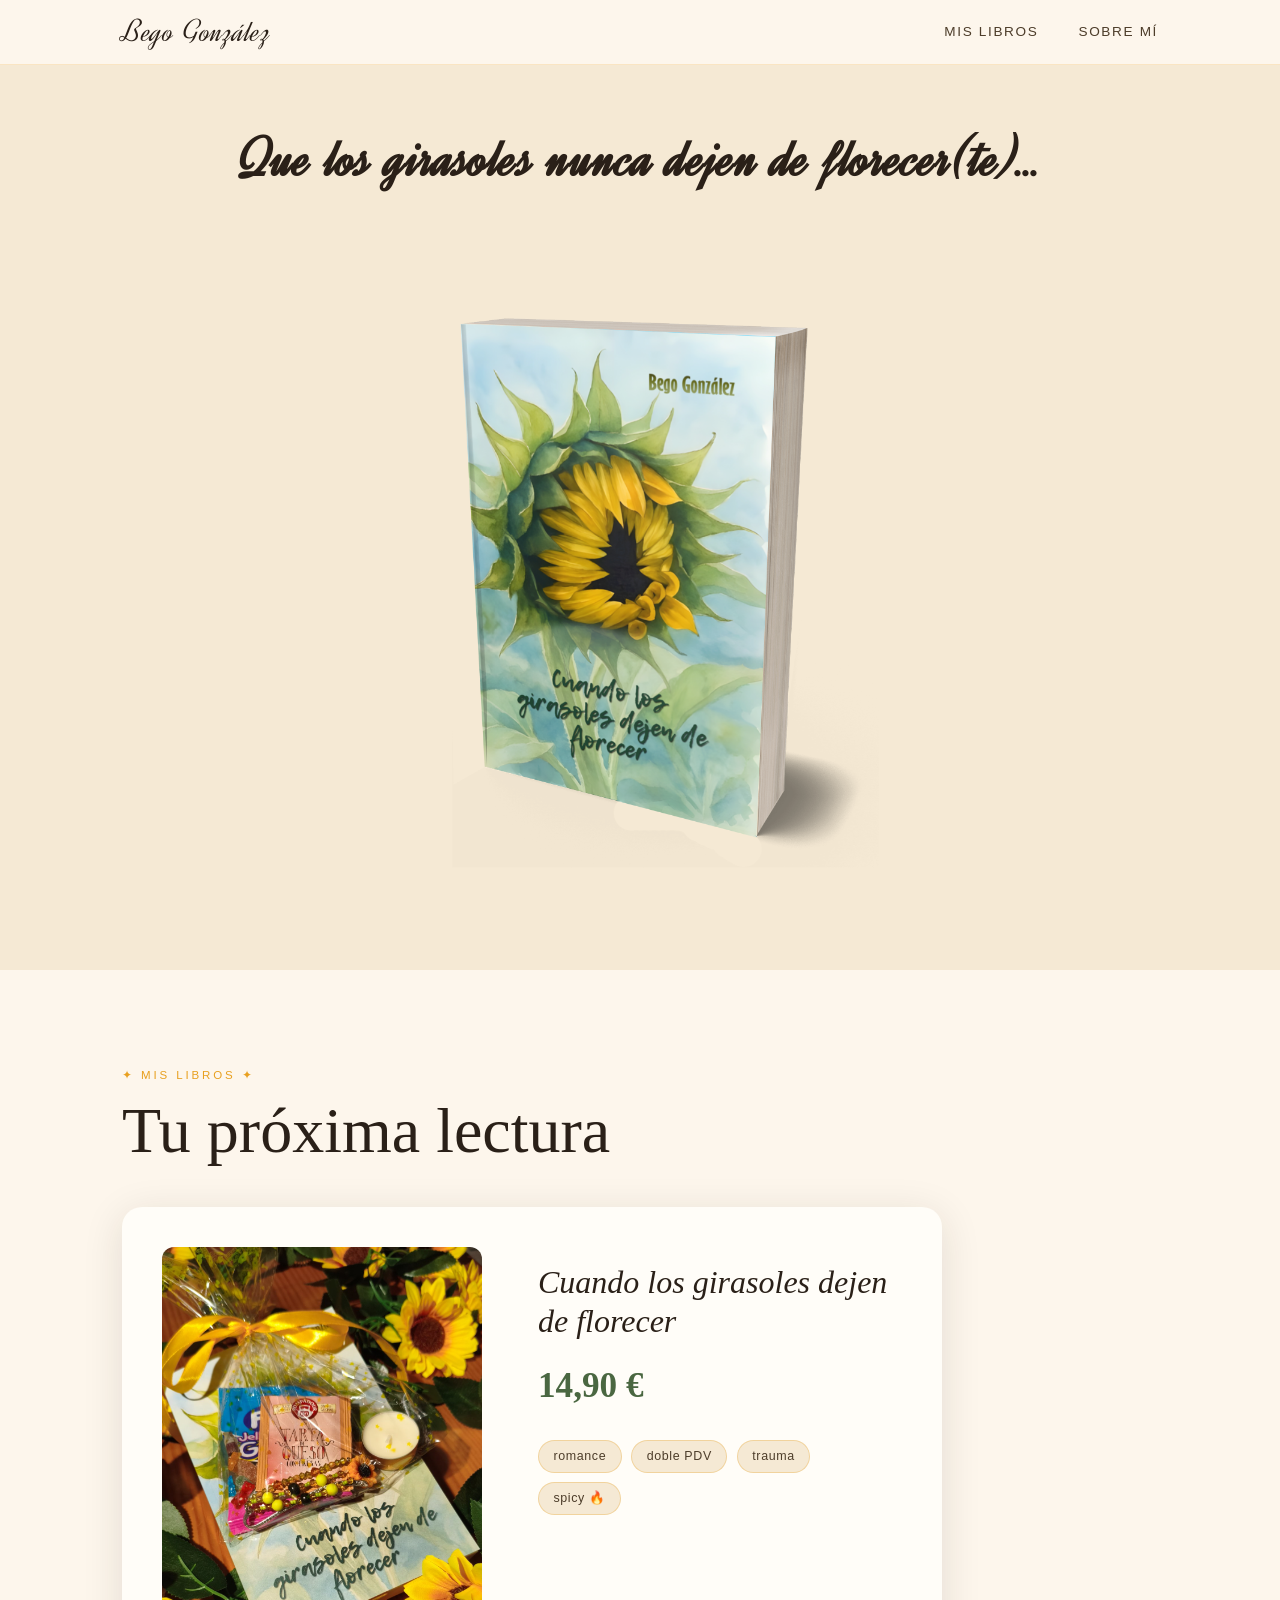
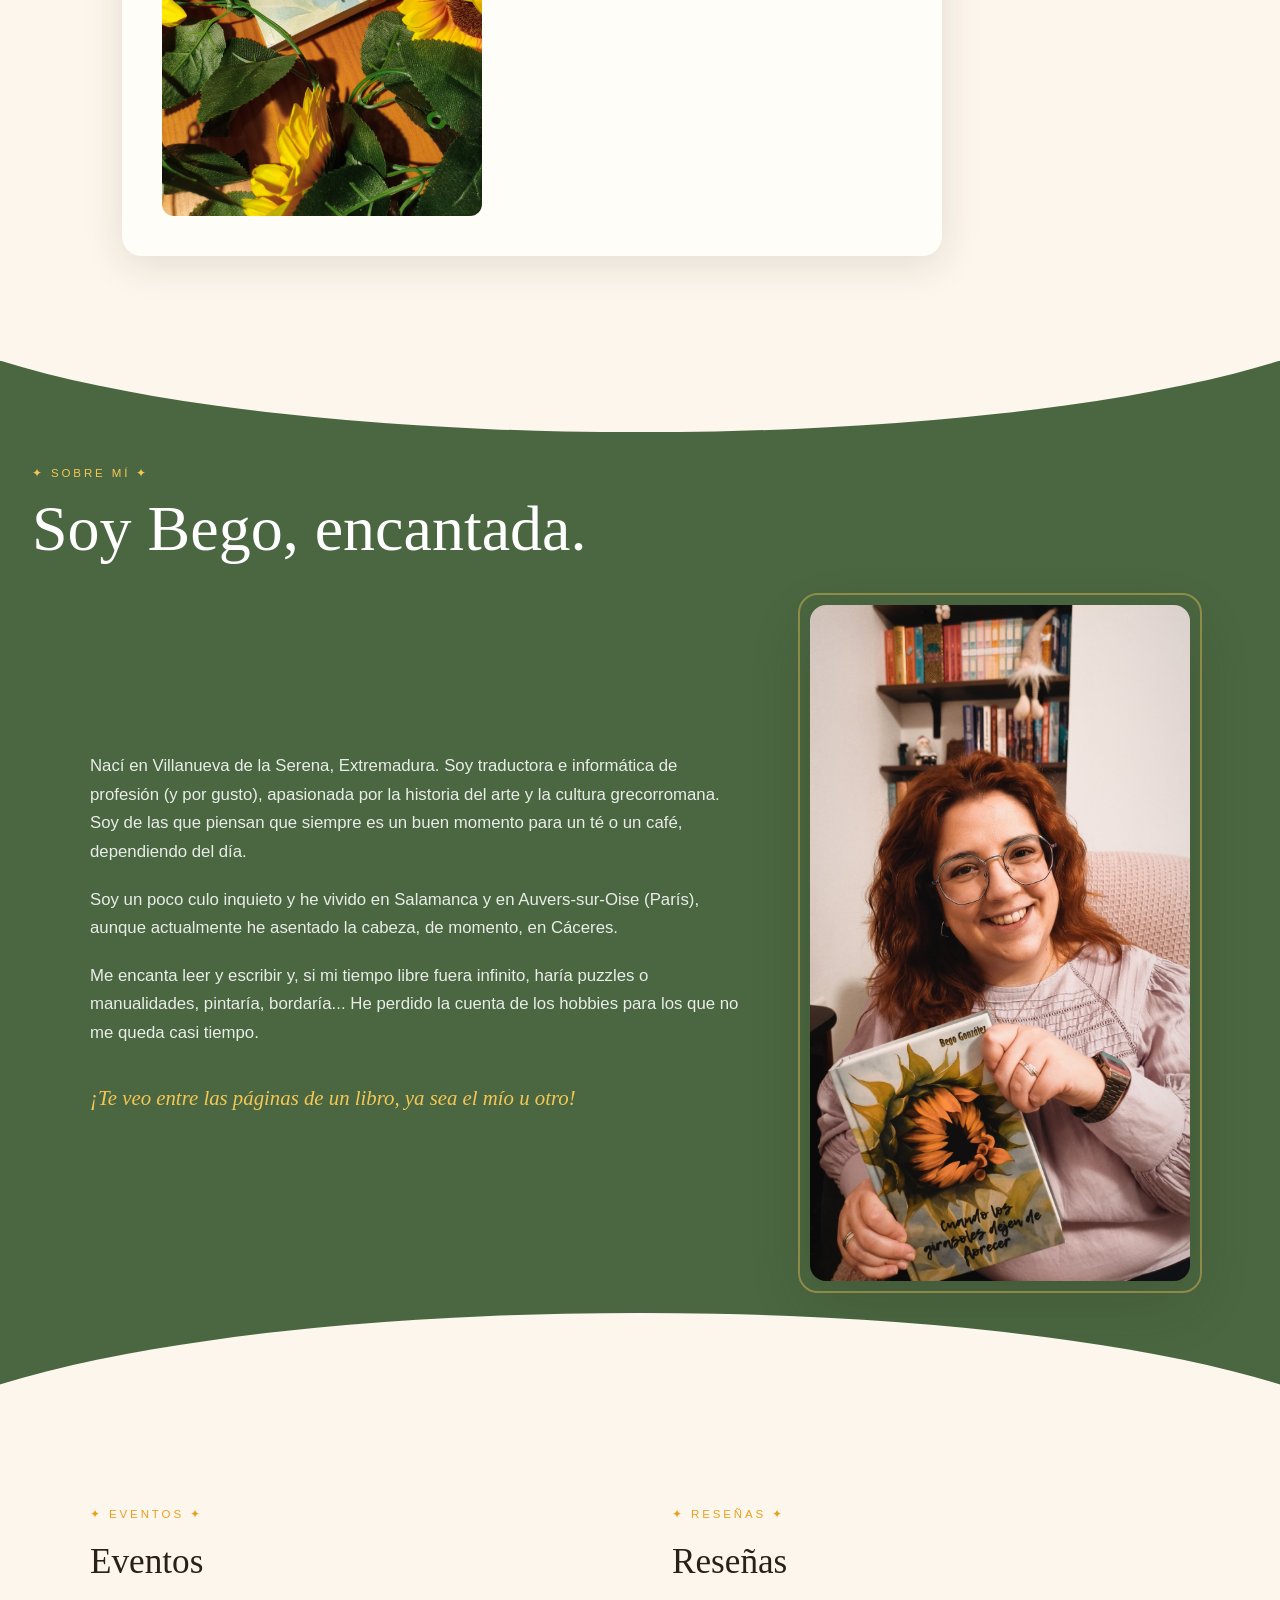
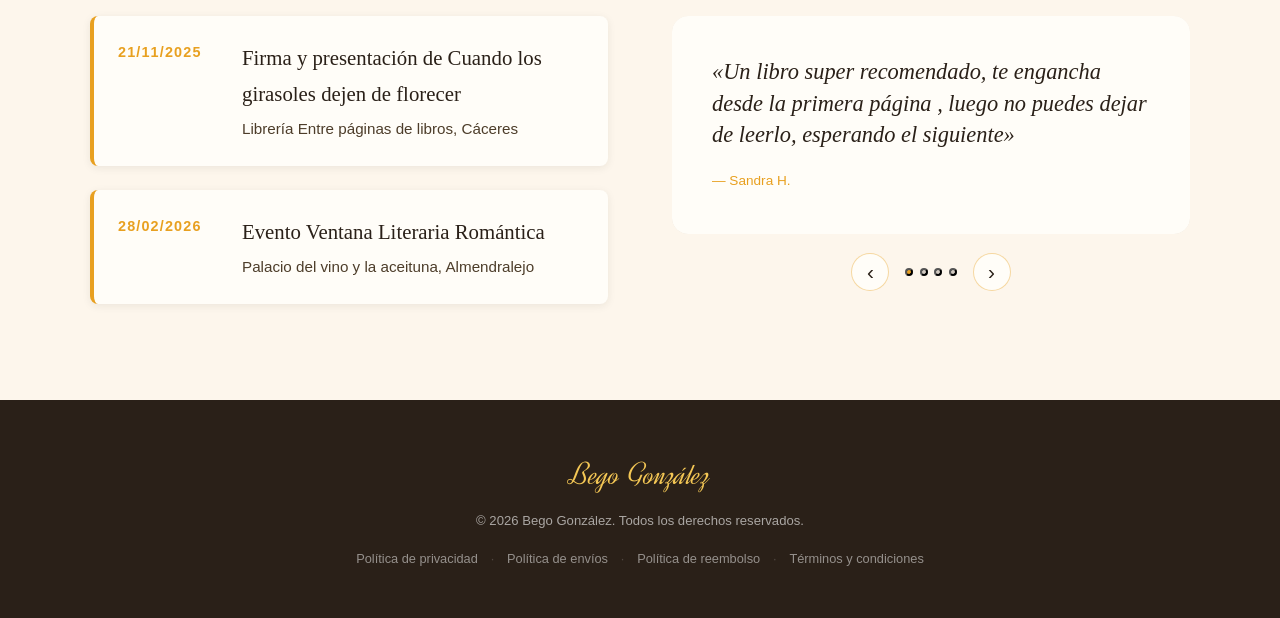
==== index.html @ 27a9ae05 "mi primer commit" ====
<!DOCTYPE html>
<html lang="es">
<head>
  <meta charset="UTF-8" />
  <meta name="viewport" content="width=device-width, initial-scale=1.0" />
  <title>Bego González</title>
  <link rel="icon" href="data:image/svg+xml,<svg xmlns='http://www.w3.org/2000/svg' viewBox='0 0 100 100'><text y='75' font-size='75'>🌻</text></svg>">
  <link rel="preconnect" href="https://fonts.googleapis.com">
<link rel="preconnect" href="https://fonts.gstatic.com" crossorigin>
<link href="https://fonts.googleapis.com/css2?family=Dynalight&display=swap" rel="stylesheet">
  <link rel="stylesheet" href="css/style.css" />
</head>
<body>

  <!-- HEADER -->
  <header id="top">
    <div class="header-inner">
      <a href="index.html" class="logo">Bego González</a>
      <nav>
        <a href="#libros">Mis libros</a>
        <a href="#sobre-mi">Sobre mí</a>
      </nav>
    </div>
  </header>

  <!-- HERO BANNER -->
  <section class="hero">
    <div class="hero-content">
      <h1 class="hero-text">Que los girasoles nunca dejen de florecer(te)...</h1>
      <img src="img/foto-libro-banner.png" alt="Portada de Cuando los girasoles dejen de florecer" class="hero-img" />
    </div>
  </section>

  <!-- MIS LIBROS -->
  <section id="libros" class="section-libros">
    <div class="section-label">✦ mis libros ✦</div>
    <h2 class="section-title">Tu próxima lectura</h2>
    <div class="libro-card" onclick="window.location='libro/index.html'" role="button" tabindex="0" aria-label="Ver Cuando los girasoles dejen de florecer">
      <div class="libro-img-wrap">
        <img src="img/foto-libro.jpg" alt="Cuando los girasoles dejen de florecer" />
        <div class="libro-overlay">
          <span>Ver libro →</span>
        </div>
      </div>
      <div class="libro-info">
        <h3>Cuando los girasoles dejen de florecer</h3>
        <p class="precio">14,90 €</p>
        <div class="tags">
          <span>romance</span>
          <span>doble PDV</span>
          <span>trauma</span>
          <span>spicy 🔥</span>
        </div>
      </div>
    </div>
  </section>

  <!-- SOBRE MÍ -->
  <section id="sobre-mi" class="section-bio">
    <div class="section-label">✦ sobre mí ✦</div>
    <h2 class="section-title">Soy Bego, encantada.</h2>
    <div class="bio-grid">
      <div class="bio-text">
        <p>Nací en Villanueva de la Serena, Extremadura. Soy traductora e informática de profesión (y por gusto), apasionada por la historia del arte y la cultura grecorromana. Soy de las que piensan que siempre es un buen momento para un té o un café, dependiendo del día.</p>
        <p>Soy un poco culo inquieto y he vivido en Salamanca y en Auvers-sur-Oise (París), aunque actualmente he asentado la cabeza, de momento, en Cáceres.</p>
        <p>Me encanta leer y escribir y, si mi tiempo libre fuera infinito, haría puzzles o manualidades, pintaría, bordaría... He perdido la cuenta de los hobbies para los que no me queda casi tiempo.</p>
        <p class="bio-cta">¡Te veo entre las páginas de un libro, ya sea el mío u otro!</p>
      </div>
      <div class="bio-photo">
        <img src="img/foto-autora.jpg" alt="Bego González, autora" />
      </div>
    </div>
  </section>

  <!-- EVENTOS & RESEÑAS -->
  <section class="section-extras">
    <div class="extras-grid">

      <!-- EVENTOS -->
      <div class="extras-col">
        <div class="section-label">✦ eventos ✦</div>
        <h3 class="extras-title">Eventos</h3>
        <div class="eventos-list">
          <div class="evento-item">
            <div class="evento-fecha">21/11/2025</div>
            <div class="evento-info">
              <h4>Firma y presentación de Cuando los girasoles dejen de florecer</h4>
              <p>Librería Entre páginas de libros, Cáceres</p>
            </div>
          </div>
          <div class="evento-item">
            <div class="evento-fecha">28/02/2026</div>
            <div class="evento-info">
              <h4>Evento Ventana Literaria Romántica</h4>
              <p>Palacio del vino y la aceituna, Almendralejo</p>
            </div>
          </div>
        </div>
      </div>

      <!-- RESEÑAS -->
      <div class="extras-col">
        <div class="section-label">✦ reseñas ✦</div>
        <h3 class="extras-title">Reseñas</h3>
        <div class="slider-wrap">
          <div class="slider" id="slider">
            <!-- Añade tus imágenes de reseñas aquí -->
            <div class="slide resena-placeholder">
              <p>«Un libro super recomendado, te engancha desde la primera página , luego no puedes dejar de leerlo, esperando el siguiente»</p>
              <span>— Sandra H.</span>
            </div>
            <div class="slide resena-placeholder">
              <p>«📍Ideal para quienes aman las novelas que no solo se leen, sino que se sienten.»</p>
              <span>— Laura Moraga</span>
            </div>
            <div class="slide resena-placeholder">
              <p>«Si buscas un libro con una historia amena, ligera, adictiva y bien construida, ¡esta es la indicada! No querrás dejar de leer. Me encantó 👏🏻🩵.»</p>
              <span>— @itsmario.books</span>
            </div>
            <div class="slide resena-placeholder">
              <p>«Bego ha creado una historia preciosa que engancha desde la primera página. Me ha sorprendido mucho la redacción del libro.Tan cuidada y perfecta que puede estar a la altura de autoras consagradas.»</p>
              <span>— @matilda_cozy_books</span>
            </div>
          </div>
          <div class="slider-controls">
            <button class="slider-btn" id="prev" aria-label="Anterior">‹</button>
            <div class="slider-dots" id="dots"></div>
            <button class="slider-btn" id="next" aria-label="Siguiente">›</button>
          </div>
        </div>
      </div>

    </div>
  </section>

  <!-- FOOTER -->
  <footer>
    <div class="footer-inner">
      <p class="footer-name">Bego González</p>
      <p class="footer-copy">© 2026 Bego González. Todos los derechos reservados.</p>
      <div class="footer-links">
        <a href="politicas/privacidad.html">Política de privacidad</a>
        <span>·</span>
        <a href="politicas/envios.html">Política de envíos</a>
        <span>·</span>
        <a href="politicas/reembolso.html">Política de reembolso</a>
        <span>·</span>
        <a href="politicas/terminos.html">Términos y condiciones</a>
      </div>
    </div>
  </footer>

  <script src="js/main.js"></script>
</body>
</html>
---- css/style.css ----
/* ============================================
   BEGO GONZÁLEZ — AUTORA · ESTILOS GLOBALES
   ============================================ */

:root {
  --crema:      #fdf6ec;
  --crema-dark: #f5e9d4;
  --girasol:    #e8a020;
  --girasol-lt: #f4c755;
  --verde:      #4a6741;
  --verde-lt:   #7a9e6e;
  --tinta:      #2a2018;
  --tinta-mid:  #4d3d2a;
  --tinta-lt:   #7a6a55;
  --blanco:     #fffdf8;

  --font-display: 'Cormorant Garamond', Georgia, serif;
  --font-script:  'Dynalight', cursive;
  --font-body:    'DM Sans', sans-serif;

  --radius: 12px;
  --shadow: 0 8px 40px rgba(42,32,24,0.12);
  --shadow-lg: 0 20px 60px rgba(42,32,24,0.18);
}

*, *::before, *::after { box-sizing: border-box; margin: 0; padding: 0; }

html { scroll-behavior: smooth; }

body {
  background: var(--crema);
  color: var(--tinta);
  font-family: var(--font-body);
  font-weight: 300;
  line-height: 1.7;
  overflow-x: hidden;
}

/* ---- HEADER ---- */
header {
  position: sticky;
  top: 0;
  z-index: 100;
  background: rgba(253,246,236,0.92);
  backdrop-filter: blur(12px);
  border-bottom: 1px solid rgba(232,160,32,0.2);
}

.header-inner {
  max-width: 1100px;
  margin: 0 auto;
  padding: 0 2rem;
  height: 64px;
  display: flex;
  align-items: center;
  justify-content: space-between;
}

.logo {
  font-family: 'Dynalight', cursive;
  font-size: 2rem;
  color: var(--tinta);
  text-decoration: none;
  letter-spacing: 0.02em;
  transition: color 0.2s;
}
.logo:hover { color: var(--girasol); }

nav {
  display: flex;
  gap: 2.5rem;
}

nav a {
  font-family: var(--font-body);
  font-size: 0.85rem;
  font-weight: 500;
  letter-spacing: 0.12em;
  text-transform: uppercase;
  color: var(--tinta-mid);
  text-decoration: none;
  position: relative;
  transition: color 0.2s;
}
nav a::after {
  content: '';
  position: absolute;
  bottom: -3px;
  left: 0;
  width: 0;
  height: 1.5px;
  background: var(--girasol);
  transition: width 0.3s ease;
}
nav a:hover { color: var(--tinta); }
nav a:hover::after { width: 100%; }

/* ---- HERO ---- */
.hero {
  background: var(--crema-dark);
  display: flex;
  justify-content: center;
  align-items: center;
  padding: 3rem 2rem;
  overflow: hidden;
}

.hero-content {
  display: flex;
  flex-direction: column;
  align-items: center;
  gap: 1.5rem;
  max-width: 900px;
}

.hero-text {
  font-family: 'Dynalight', cursive;
  font-size: clamp(2rem, 6vw, 3.5rem);
  color: var(--tinta);
  text-align: center;
  letter-spacing: 0.02em;
  animation: fadeUp 0.9s ease both;
}

.hero-img {
  max-width: 900px;
  width: 100%;
  animation: fadeUp 0.9s ease both 0.1s;
}

/* ---- SECTION SHARED ---- */
.section-label {
  font-family: var(--font-body);
  font-size: 0.72rem;
  font-weight: 500;
  letter-spacing: 0.25em;
  text-transform: uppercase;
  color: var(--girasol);
  margin-bottom: 0.5rem;
}

.section-title {
  font-family: var(--font-display);
  font-size: clamp(2.4rem, 5vw, 4rem);
  font-weight: 300;
  color: var(--tinta);
  line-height: 1.15;
  margin-bottom: 2.5rem;
}

/* ---- MIS LIBROS ---- */
.section-libros {
  max-width: 1100px;
  margin: 0 auto;
  padding: 6rem 2rem;
}

.libro-card {
  display: flex;
  gap: 3.5rem;
  align-items: flex-start;
  cursor: pointer;
  background: var(--blanco);
  border-radius: 20px;
  padding: 2.5rem;
  box-shadow: var(--shadow);
  transition: transform 0.3s ease, box-shadow 0.3s ease;
  max-width: 820px;
}
.libro-card:hover {
  transform: translateY(-6px);
  box-shadow: var(--shadow-lg);
}

.libro-img-wrap {
  position: relative;
  flex: 0 0 320px;
  border-radius: 12px;
  overflow: hidden;
}
.libro-img-wrap img {
  width: 100%;
  display: block;
  transition: transform 0.5s ease;
}
.libro-card:hover .libro-img-wrap img {
  transform: scale(1.04);
}
.libro-overlay {
  position: absolute;
  inset: 0;
  background: rgba(42,32,24,0.45);
  display: flex;
  align-items: center;
  justify-content: center;
  opacity: 0;
  transition: opacity 0.3s ease;
}
.libro-card:hover .libro-overlay { opacity: 1; }
.libro-overlay span {
  font-family: var(--font-display);
  font-size: 1.5rem;
  font-style: italic;
  color: #fff;
  letter-spacing: 0.05em;
}

.libro-info {
  padding-top: 1rem;
}
.libro-info h3 {
  font-family: var(--font-display);
  font-size: 2rem;
  font-weight: 400;
  font-style: italic;
  color: var(--tinta);
  line-height: 1.2;
  margin-bottom: 1rem;
}
.precio {
  font-family: var(--font-display);
  font-size: 2.2rem;
  font-weight: 600;
  color: var(--verde);
  margin-bottom: 1.5rem;
}
.tags {
  display: flex;
  flex-wrap: wrap;
  gap: 0.6rem;
}
.tags span {
  background: var(--crema-dark);
  border: 1px solid rgba(232,160,32,0.3);
  color: var(--tinta-mid);
  font-size: 0.78rem;
  font-weight: 500;
  letter-spacing: 0.05em;
  padding: 0.3rem 0.9rem;
  border-radius: 999px;
}

/* ---- SOBRE MÍ ---- */
.section-bio {
  background: var(--verde);
  padding: 7rem 2rem;
  position: relative;
  overflow: hidden;
}
.section-bio::before {
  content: '';
  position: absolute;
  top: -80px;
  left: 0;
  right: 0;
  height: 160px;
  background: var(--crema);
  clip-path: ellipse(60% 100% at 50% 0%);
}
.section-bio::after {
  content: '';
  position: absolute;
  bottom: -80px;
  left: 0;
  right: 0;
  height: 160px;
  background: var(--crema);
  clip-path: ellipse(60% 100% at 50% 100%);
  z-index: 1;
}

.section-bio .section-label { color: var(--girasol-lt); }
.section-bio .section-title { color: #fff; }

.bio-grid {
  max-width: 1100px;
  margin: 0 auto;
  display: grid;
  grid-template-columns: 1fr 380px;
  gap: 4rem;
  align-items: center;
}

.bio-text p {
  color: rgba(255,255,255,0.88);
  font-size: 1.05rem;
  margin-bottom: 1.2rem;
}
.bio-text .bio-cta {
  font-family: var(--font-display);
  font-style: italic;
  font-size: 1.3rem;
  color: var(--girasol-lt);
  margin-top: 2rem;
}

.bio-photo {
  position: relative;
}
.bio-photo::before {
  content: '';
  position: absolute;
  inset: -12px;
  border: 2px solid rgba(244,199,85,0.4);
  border-radius: 20px;
  pointer-events: none;
}
.bio-photo img {
  width: 100%;
  border-radius: 16px;
  display: block;
  box-shadow: var(--shadow-lg);
}

/* ---- EVENTOS & RESEÑAS ---- */
.section-extras {
  background: var(--crema);
  padding: 7rem 2rem 6rem;
  position: relative;
  z-index: 2;
}

.extras-grid {
  max-width: 1100px;
  margin: 0 auto;
  display: grid;
  grid-template-columns: 1fr 1fr;
  gap: 4rem;
}

.extras-title {
  font-family: var(--font-display);
  font-size: 2.2rem;
  font-weight: 300;
  color: var(--tinta);
  margin-bottom: 1.5rem;
}

/* Eventos */
.eventos-placeholder {
  background: var(--blanco);
  border: 2px dashed rgba(232,160,32,0.4);
  border-radius: 16px;
  padding: 3rem 2rem;
  text-align: center;
  color: var(--tinta-lt);
}
.eventos-icon { font-size: 2.5rem; display: block; margin: 0.8rem auto; }
.eventos-sub { font-size: 0.9rem; margin-top: 0.5rem; }

.eventos-list {
  display: flex;
  flex-direction: column;
  gap: 1.5rem;
}

.evento-item {
  display: flex;
  gap: 1.5rem;
  padding: 1.5rem;
  background: var(--blanco);
  border-left: 4px solid var(--girasol);
  border-radius: 8px;
  box-shadow: 0 2px 8px rgba(42,32,24,0.08);
  transition: transform 0.2s, box-shadow 0.2s;
}
.evento-item:hover {
  transform: translateX(4px);
  box-shadow: 0 4px 16px rgba(42,32,24,0.12);
}

.evento-fecha {
  font-family: var(--font-body);
  font-size: 0.9rem;
  font-weight: 600;
  color: var(--girasol);
  text-transform: uppercase;
  letter-spacing: 0.08em;
  min-width: 100px;
  flex-shrink: 0;
}

.evento-info h4 {
  font-family: var(--font-display);
  font-size: 1.3rem;
  font-weight: 400;
  color: var(--tinta);
  margin-bottom: 0.3rem;
}

.evento-info p {
  font-family: var(--font-body);
  font-size: 0.95rem;
  color: var(--tinta-mid);
}

/* Slider */
.slider-wrap { position: relative; }

.slider {
  overflow: hidden;
  border-radius: 16px;
}

.slide {
  display: none;
  animation: fadeUp 0.5s ease;
}
.slide.active { display: block; }

.resena-placeholder {
  background: var(--blanco);
  border-radius: 16px;
  padding: 2.5rem;
  box-shadow: var(--shadow);
  min-height: 180px;
}
.resena-placeholder p {
  font-family: var(--font-display);
  font-size: 1.4rem;
  font-style: italic;
  color: var(--tinta);
  line-height: 1.4;
  margin-bottom: 1rem;
}
.resena-placeholder span {
  font-size: 0.85rem;
  color: var(--girasol);
  font-weight: 500;
}

/* Slide image mode */
.slide img {
  width: 100%;
  border-radius: 12px;
  display: block;
}

.slider-controls {
  display: flex;
  align-items: center;
  justify-content: center;
  gap: 1rem;
  margin-top: 1.2rem;
}

.slider-btn {
  background: var(--blanco);
  border: 1.5px solid rgba(232,160,32,0.4);
  color: var(--tinta);
  width: 38px;
  height: 38px;
  border-radius: 50%;
  font-size: 1.3rem;
  cursor: pointer;
  transition: background 0.2s, border-color 0.2s;
  display: flex; align-items: center; justify-content: center;
}
.slider-btn:hover {
  background: var(--girasol);
  border-color: var(--girasol);
  color: #fff;
}

.slider-dots { display: flex; gap: 0.4rem; }
.dot {
  width: 8px; height: 8px;
  border-radius: 50%;
  background: rgba(42,32,24,0.2);
  cursor: pointer;
  transition: background 0.2s;
}
.dot.active { background: var(--girasol); }

/* ---- FOOTER ---- */
footer {
  background: var(--tinta);
  color: rgba(255,255,255,0.6);
  padding: 3rem 2rem;
  text-align: center;
}

.footer-inner {
  max-width: 1100px;
  margin: 0 auto;
}

.footer-name {
  font-family: var(--font-script);
  font-size: 2rem;
  color: var(--girasol-lt);
  margin-bottom: 0.5rem;
}

.footer-copy {
  font-size: 0.82rem;
  margin-bottom: 1rem;
}

.footer-links {
  display: flex;
  justify-content: center;
  gap: 0.8rem;
  font-size: 0.8rem;
  flex-wrap: wrap;
}
.footer-links a {
  color: rgba(255,255,255,0.5);
  text-decoration: none;
  transition: color 0.2s;
}
.footer-links a:hover { color: var(--girasol-lt); }
.footer-links span { opacity: 0.3; }

/* ---- ANIMACIONES ---- */
@keyframes fadeUp {
  from { opacity: 0; transform: translateY(24px); }
  to   { opacity: 1; transform: translateY(0); }
}

/* ---- RESPONSIVE ---- */
@media (max-width: 768px) {
  .libro-card {
    flex-direction: column;
    gap: 2rem;
  }
  .libro-img-wrap { flex: none; width: 100%; }

  .bio-grid {
    grid-template-columns: 1fr;
  }
  .bio-photo { order: -1; max-width: 320px; margin: 0 auto; }

  .extras-grid { grid-template-columns: 1fr; gap: 3rem; }

  nav { gap: 1.5rem; }
  
  .hero-img {
    max-width: 100%;
  }
}

@media (max-width: 480px) {
  .header-inner { 
    padding: 0 1.2rem;
    justify-content: center;
  }
  .section-libros, .section-extras { padding: 4rem 1.2rem; }
  .section-bio { padding: 6rem 1.2rem; }
  nav { display: none; }
  nav a { font-size: 0.78rem; letter-spacing: 0.08em; }
  
  .hero {
    padding: 2rem 1.2rem;
  }
  
  .hero-img {
    max-width: 95vw;
  }
}
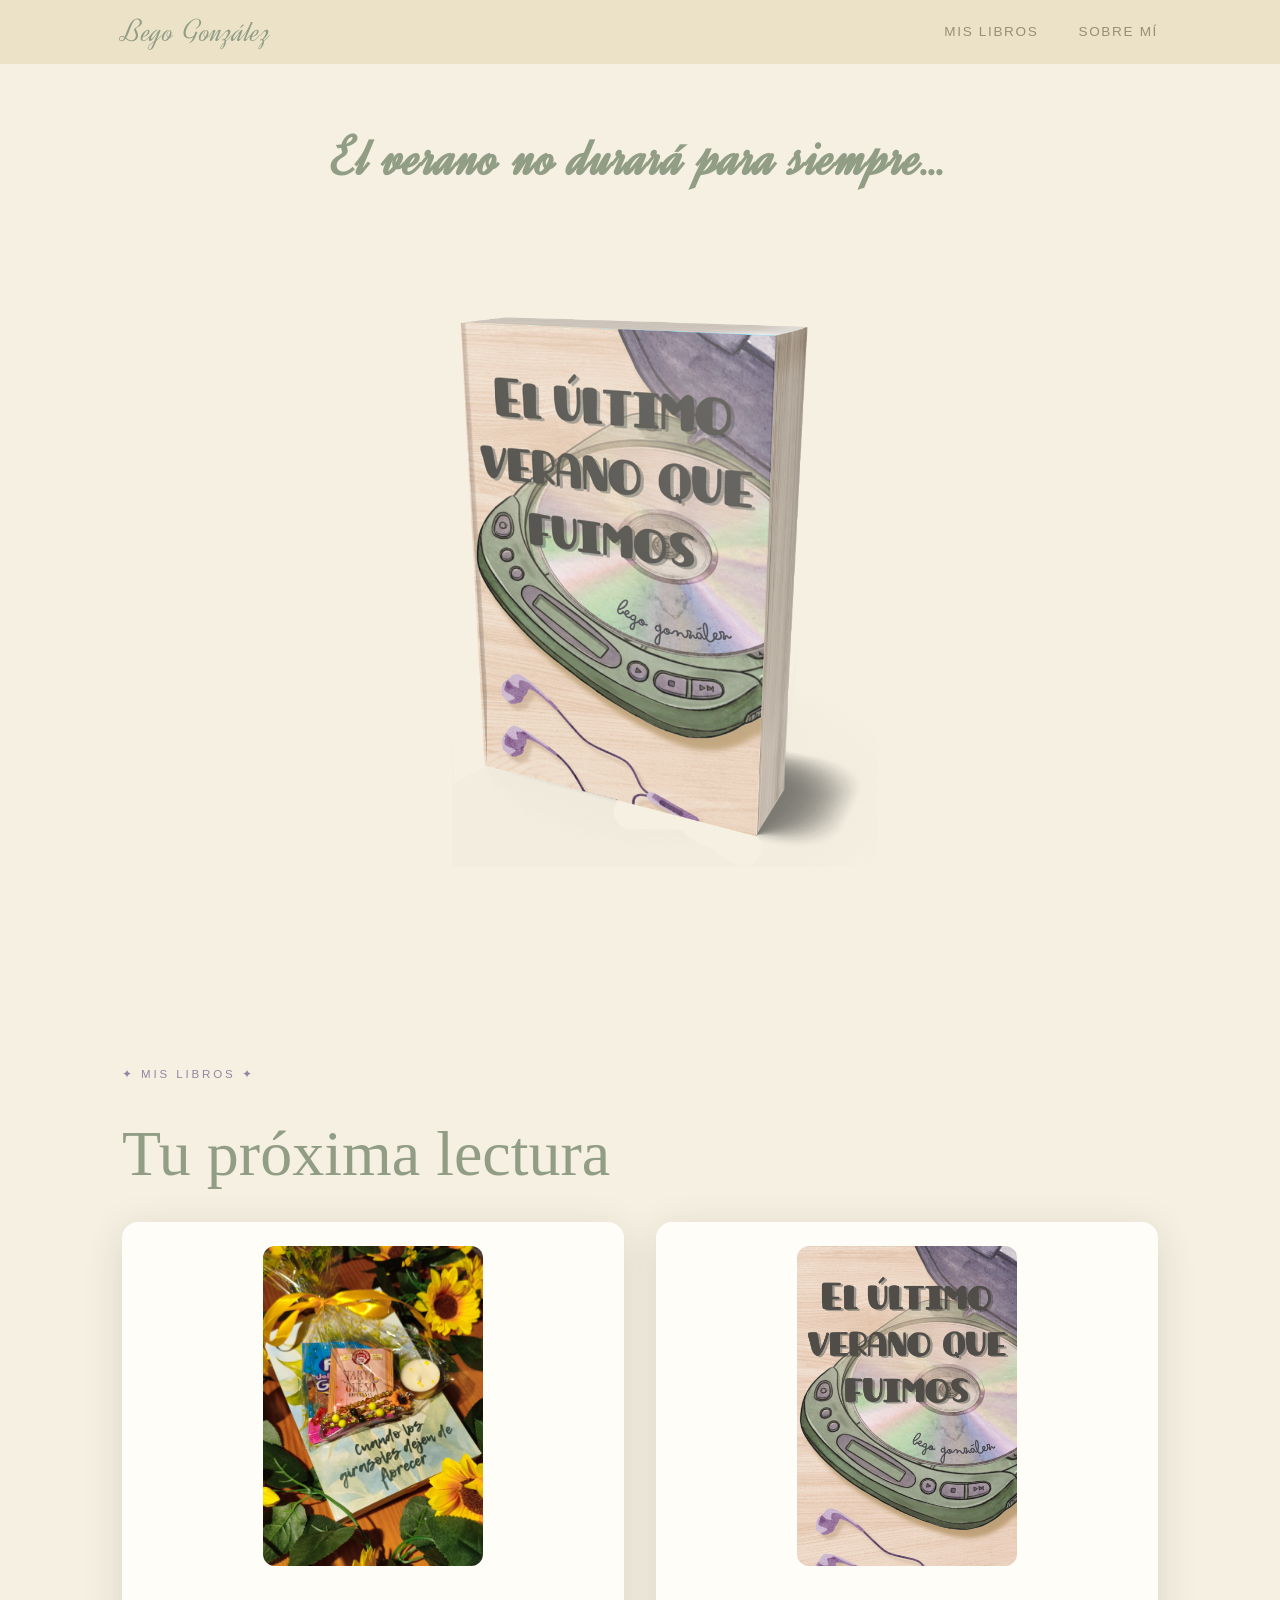
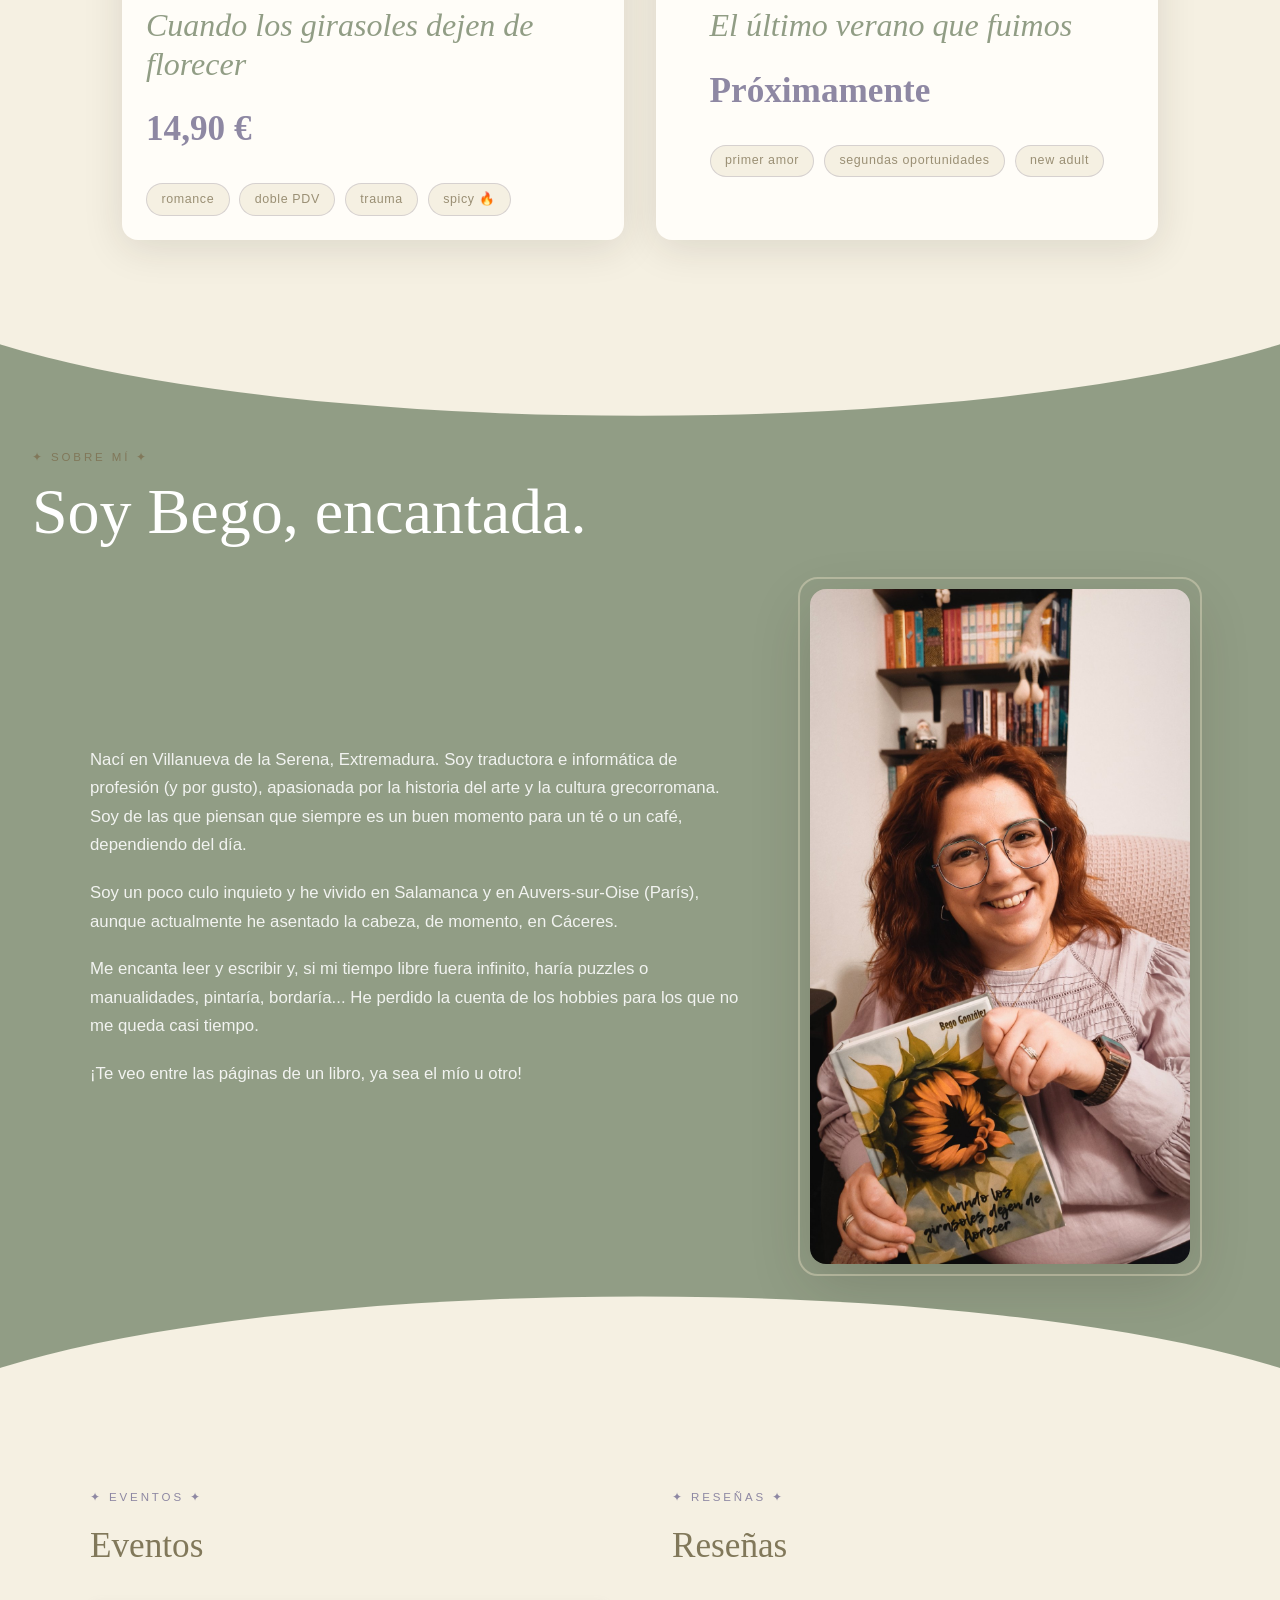
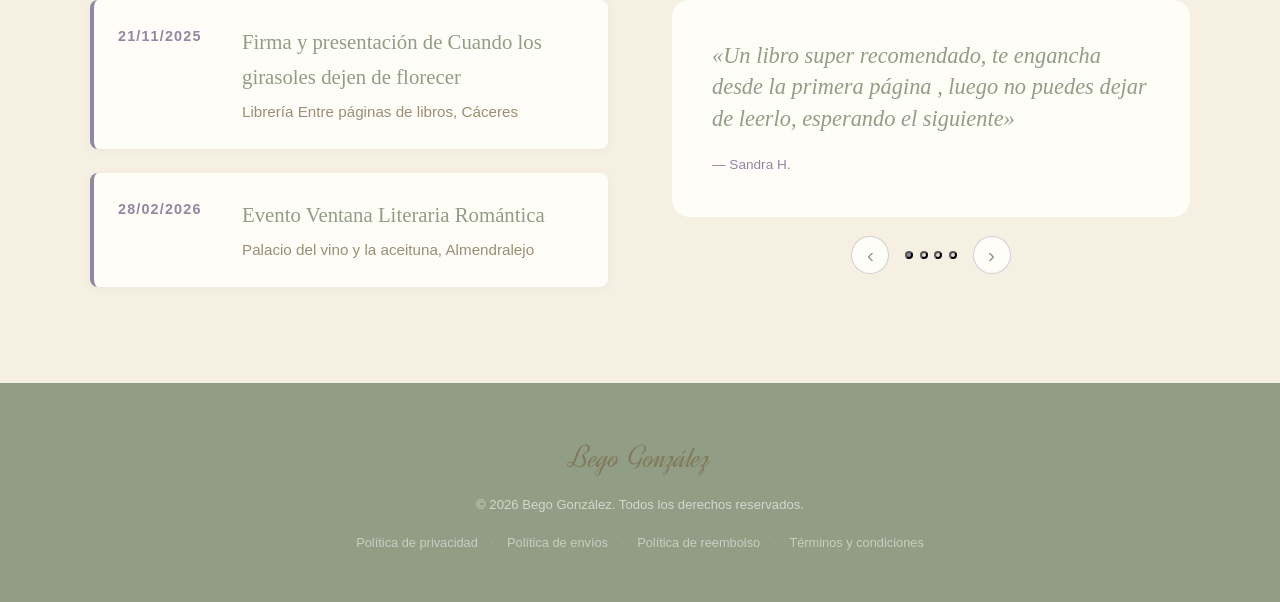
==== commit ac764229: "el último verano que fuimos update" ====
--- a/index.html
+++ b/index.html
@@ -4,7 +4,7 @@
   <meta charset="UTF-8" />
   <meta name="viewport" content="width=device-width, initial-scale=1.0" />
   <title>Bego González</title>
-  <link rel="icon" href="data:image/svg+xml,<svg xmlns='http://www.w3.org/2000/svg' viewBox='0 0 100 100'><text y='75' font-size='75'>🌻</text></svg>">
+  <link rel="icon" href="img/discman.png" type="image/png">
   <link rel="preconnect" href="https://fonts.googleapis.com">
 <link rel="preconnect" href="https://fonts.gstatic.com" crossorigin>
 <link href="https://fonts.googleapis.com/css2?family=Dynalight&display=swap" rel="stylesheet">
@@ -26,8 +26,8 @@
   <!-- HERO BANNER -->
   <section class="hero">
     <div class="hero-content">
-      <h1 class="hero-text">Que los girasoles nunca dejen de florecer(te)...</h1>
-      <img src="img/foto-libro-banner.png" alt="Portada de Cuando los girasoles dejen de florecer" class="hero-img" />
+      <h1 class="hero-text">El verano no durará para siempre...</h1>
+      <img src="img/foto-elultimoveranoquefuimos-banner.png" alt="El último verano que fuimos" class="hero-img" />
     </div>
   </section>
 
@@ -35,21 +35,40 @@
   <section id="libros" class="section-libros">
     <div class="section-label">✦ mis libros ✦</div>
     <h2 class="section-title">Tu próxima lectura</h2>
-    <div class="libro-card" onclick="window.location='libro/index.html'" role="button" tabindex="0" aria-label="Ver Cuando los girasoles dejen de florecer">
-      <div class="libro-img-wrap">
-        <img src="img/foto-libro.jpg" alt="Cuando los girasoles dejen de florecer" />
-        <div class="libro-overlay">
-          <span>Ver libro →</span>
+    <div class="libros-grid">
+      <div class="libro-card" onclick="window.location='cuando-los-girasoles-dejen-de-florecer/index.html'" role="button" tabindex="0" aria-label="Ver Cuando los girasoles dejen de florecer">
+        <div class="libro-img-wrap">
+          <img src="img/foto-libro.jpg" alt="Cuando los girasoles dejen de florecer" />
+          <div class="libro-overlay">
+            <span>Ver libro →</span>
+          </div>
+        </div>
+        <div class="libro-info">
+          <h3>Cuando los girasoles dejen de florecer</h3>
+          <p class="precio">14,90 €</p>
+          <div class="tags">
+            <span>romance</span>
+            <span>doble PDV</span>
+            <span>trauma</span>
+            <span>spicy 🔥</span>
+          </div>
         </div>
       </div>
-      <div class="libro-info">
-        <h3>Cuando los girasoles dejen de florecer</h3>
-        <p class="precio">14,90 €</p>
-        <div class="tags">
-          <span>romance</span>
-          <span>doble PDV</span>
-          <span>trauma</span>
-          <span>spicy 🔥</span>
+      <div class="libro-card" onclick="window.location='el-ultimo-verano-que-fuimos/index.html'" role="button" tabindex="0" aria-label="Ver El último verano que fuimos">
+        <div class="libro-img-wrap">
+          <img src="img/portada-elultimoveranoquefuimos.jpg" alt="El último verano que fuimos" />
+          <div class="libro-overlay">
+            <span>Ver libro →</span>
+          </div>
+        </div>
+        <div class="libro-info">
+          <h3>El último verano que fuimos</h3>
+          <p class="precio">Próximamente</p>
+          <div class="tags">
+            <span>primer amor</span>
+            <span>segundas oportunidades</span>
+            <span>new adult</span>
+          </div>
         </div>
       </div>
     </div>
@@ -64,7 +83,7 @@
         <p>Nací en Villanueva de la Serena, Extremadura. Soy traductora e informática de profesión (y por gusto), apasionada por la historia del arte y la cultura grecorromana. Soy de las que piensan que siempre es un buen momento para un té o un café, dependiendo del día.</p>
         <p>Soy un poco culo inquieto y he vivido en Salamanca y en Auvers-sur-Oise (París), aunque actualmente he asentado la cabeza, de momento, en Cáceres.</p>
         <p>Me encanta leer y escribir y, si mi tiempo libre fuera infinito, haría puzzles o manualidades, pintaría, bordaría... He perdido la cuenta de los hobbies para los que no me queda casi tiempo.</p>
-        <p class="bio-cta">¡Te veo entre las páginas de un libro, ya sea el mío u otro!</p>
+        <p>¡Te veo entre las páginas de un libro, ya sea el mío u otro!</p>
       </div>
       <div class="bio-photo">
         <img src="img/foto-autora.jpg" alt="Bego González, autora" />
--- a/css/style.css
+++ b/css/style.css
@@ -4,14 +4,14 @@
 
 :root {
   --crema:      #fdf6ec;
-  --crema-dark: #f5e9d4;
-  --girasol:    #e8a020;
-  --girasol-lt: #f4c755;
-  --verde:      #4a6741;
-  --verde-lt:   #7a9e6e;
-  --tinta:      #2a2018;
-  --tinta-mid:  #4d3d2a;
-  --tinta-lt:   #7a6a55;
+  --crema-dark: #f5f0e2;
+  --girasol:    #8E88A3;
+  --girasol-lt: #A399B8;
+  --verde:      #919d85;
+  --verde-lt:   #A8B099;
+  --tinta:      #81785A;
+  --tinta-mid:  #9A8F74;
+  --tinta-lt:   #B8AF90;
   --blanco:     #fffdf8;
 
   --font-display: 'Cormorant Garamond', Georgia, serif;
@@ -28,8 +28,8 @@
 html { scroll-behavior: smooth; }
 
 body {
-  background: var(--crema);
-  color: var(--tinta);
+  background: var(--crema-dark);
+  color: var(--verde);
   font-family: var(--font-body);
   font-weight: 300;
   line-height: 1.7;
@@ -41,9 +41,8 @@
   position: sticky;
   top: 0;
   z-index: 100;
-  background: rgba(253,246,236,0.92);
+  background: rgba(235,225,198,0.92);
   backdrop-filter: blur(12px);
-  border-bottom: 1px solid rgba(232,160,32,0.2);
 }
 
 .header-inner {
@@ -59,7 +58,7 @@
 .logo {
   font-family: 'Dynalight', cursive;
   font-size: 2rem;
-  color: var(--tinta);
+  color: var(--verde);
   text-decoration: none;
   letter-spacing: 0.02em;
   transition: color 0.2s;
@@ -92,7 +91,7 @@
   background: var(--girasol);
   transition: width 0.3s ease;
 }
-nav a:hover { color: var(--tinta); }
+nav a:hover { color: var(--verde); }
 nav a:hover::after { width: 100%; }
 
 /* ---- HERO ---- */
@@ -116,7 +115,7 @@
 .hero-text {
   font-family: 'Dynalight', cursive;
   font-size: clamp(2rem, 6vw, 3.5rem);
-  color: var(--tinta);
+  color: var(--verde);
   text-align: center;
   letter-spacing: 0.02em;
   animation: fadeUp 0.9s ease both;
@@ -143,7 +142,7 @@
   font-family: var(--font-display);
   font-size: clamp(2.4rem, 5vw, 4rem);
   font-weight: 300;
-  color: var(--tinta);
+  color: var(--verde);
   line-height: 1.15;
   margin-bottom: 2.5rem;
 }
@@ -153,19 +152,32 @@
   max-width: 1100px;
   margin: 0 auto;
   padding: 6rem 2rem;
+  display: flex;
+  flex-direction: column;
+}
+
+.section-libros > .section-label,
+.section-libros > .section-title {
+  margin-bottom: 2rem;
+}
+
+.libros-grid {
+  display: grid;
+  grid-template-columns: 1fr 1fr;
+  gap: 2rem;
 }
 
 .libro-card {
   display: flex;
-  gap: 3.5rem;
-  align-items: flex-start;
+  flex-direction: column;
+  gap: 1.5rem;
+  align-items: center;
   cursor: pointer;
   background: var(--blanco);
-  border-radius: 20px;
-  padding: 2.5rem;
+  border-radius: 16px;
+  padding: 1.5rem;
   box-shadow: var(--shadow);
   transition: transform 0.3s ease, box-shadow 0.3s ease;
-  max-width: 820px;
 }
 .libro-card:hover {
   transform: translateY(-6px);
@@ -174,7 +186,8 @@
 
 .libro-img-wrap {
   position: relative;
-  flex: 0 0 320px;
+  width: 220px;
+  height: 320px;
   border-radius: 12px;
   overflow: hidden;
 }
@@ -189,7 +202,7 @@
 .libro-overlay {
   position: absolute;
   inset: 0;
-  background: rgba(42,32,24,0.45);
+  background: rgba(142,136,163,0.45);
   display: flex;
   align-items: center;
   justify-content: center;
@@ -213,7 +226,7 @@
   font-size: 2rem;
   font-weight: 400;
   font-style: italic;
-  color: var(--tinta);
+  color: var(--verde);
   line-height: 1.2;
   margin-bottom: 1rem;
 }
@@ -221,7 +234,7 @@
   font-family: var(--font-display);
   font-size: 2.2rem;
   font-weight: 600;
-  color: var(--verde);
+  color: var(--girasol);
   margin-bottom: 1.5rem;
 }
 .tags {
@@ -231,7 +244,7 @@
 }
 .tags span {
   background: var(--crema-dark);
-  border: 1px solid rgba(232,160,32,0.3);
+  border: 1px solid rgba(142,136,163,0.3);
   color: var(--tinta-mid);
   font-size: 0.78rem;
   font-weight: 500;
@@ -254,7 +267,7 @@
   left: 0;
   right: 0;
   height: 160px;
-  background: var(--crema);
+  background: var(--crema-dark);
   clip-path: ellipse(60% 100% at 50% 0%);
 }
 .section-bio::after {
@@ -264,12 +277,12 @@
   left: 0;
   right: 0;
   height: 160px;
-  background: var(--crema);
+  background: var(--crema-dark);
   clip-path: ellipse(60% 100% at 50% 100%);
   z-index: 1;
 }
 
-.section-bio .section-label { color: var(--girasol-lt); }
+.section-bio .section-label { color: var(--tinta); }
 .section-bio .section-title { color: #fff; }
 
 .bio-grid {
@@ -286,14 +299,6 @@
   font-size: 1.05rem;
   margin-bottom: 1.2rem;
 }
-.bio-text .bio-cta {
-  font-family: var(--font-display);
-  font-style: italic;
-  font-size: 1.3rem;
-  color: var(--girasol-lt);
-  margin-top: 2rem;
-}
-
 .bio-photo {
   position: relative;
 }
@@ -301,7 +306,7 @@
   content: '';
   position: absolute;
   inset: -12px;
-  border: 2px solid rgba(244,199,85,0.4);
+  border: 2px solid rgba(235,225,198,0.4);
   border-radius: 20px;
   pointer-events: none;
 }
@@ -314,7 +319,7 @@
 
 /* ---- EVENTOS & RESEÑAS ---- */
 .section-extras {
-  background: var(--crema);
+  background: var(--crema-dark);
   padding: 7rem 2rem 6rem;
   position: relative;
   z-index: 2;
@@ -336,18 +341,6 @@
   margin-bottom: 1.5rem;
 }
 
-/* Eventos */
-.eventos-placeholder {
-  background: var(--blanco);
-  border: 2px dashed rgba(232,160,32,0.4);
-  border-radius: 16px;
-  padding: 3rem 2rem;
-  text-align: center;
-  color: var(--tinta-lt);
-}
-.eventos-icon { font-size: 2.5rem; display: block; margin: 0.8rem auto; }
-.eventos-sub { font-size: 0.9rem; margin-top: 0.5rem; }
-
 .eventos-list {
   display: flex;
   flex-direction: column;
@@ -361,12 +354,12 @@
   background: var(--blanco);
   border-left: 4px solid var(--girasol);
   border-radius: 8px;
-  box-shadow: 0 2px 8px rgba(42,32,24,0.08);
+  box-shadow: 0 2px 8px rgba(142,136,163,0.08);
   transition: transform 0.2s, box-shadow 0.2s;
 }
 .evento-item:hover {
   transform: translateX(4px);
-  box-shadow: 0 4px 16px rgba(42,32,24,0.12);
+  box-shadow: 0 4px 16px rgba(142,136,163,0.12);
 }
 
 .evento-fecha {
@@ -384,7 +377,7 @@
   font-family: var(--font-display);
   font-size: 1.3rem;
   font-weight: 400;
-  color: var(--tinta);
+  color: var(--verde);
   margin-bottom: 0.3rem;
 }
 
@@ -419,7 +412,7 @@
   font-family: var(--font-display);
   font-size: 1.4rem;
   font-style: italic;
-  color: var(--tinta);
+  color: var(--verde);
   line-height: 1.4;
   margin-bottom: 1rem;
 }
@@ -446,8 +439,8 @@
 
 .slider-btn {
   background: var(--blanco);
-  border: 1.5px solid rgba(232,160,32,0.4);
-  color: var(--tinta);
+  border: 1.5px solid rgba(142,136,163,0.4);
+  color: var(--verde);
   width: 38px;
   height: 38px;
   border-radius: 50%;
@@ -466,7 +459,7 @@
 .dot {
   width: 8px; height: 8px;
   border-radius: 50%;
-  background: rgba(42,32,24,0.2);
+  background: rgba(142,136,163,0.2);
   cursor: pointer;
   transition: background 0.2s;
 }
@@ -474,7 +467,7 @@
 
 /* ---- FOOTER ---- */
 footer {
-  background: var(--tinta);
+  background: var(--verde);
   color: rgba(255,255,255,0.6);
   padding: 3rem 2rem;
   text-align: center;
@@ -488,7 +481,7 @@
 .footer-name {
   font-family: var(--font-script);
   font-size: 2rem;
-  color: var(--girasol-lt);
+  color: var(--tinta);
   margin-bottom: 0.5rem;
 }
 
@@ -520,6 +513,10 @@
 
 /* ---- RESPONSIVE ---- */
 @media (max-width: 768px) {
+  .libros-grid {
+    grid-template-columns: 1fr;
+  }
+
   .libro-card {
     flex-direction: column;
     gap: 2rem;
@@ -557,4 +554,12 @@
   .hero-img {
     max-width: 95vw;
   }
-}
+
+  .libro-img-wrap {
+    width: 100%;
+    height: auto;
+    aspect-ratio: 220 / 320;
+    max-width: 280px;
+    margin: 0 auto;
+  }
+}
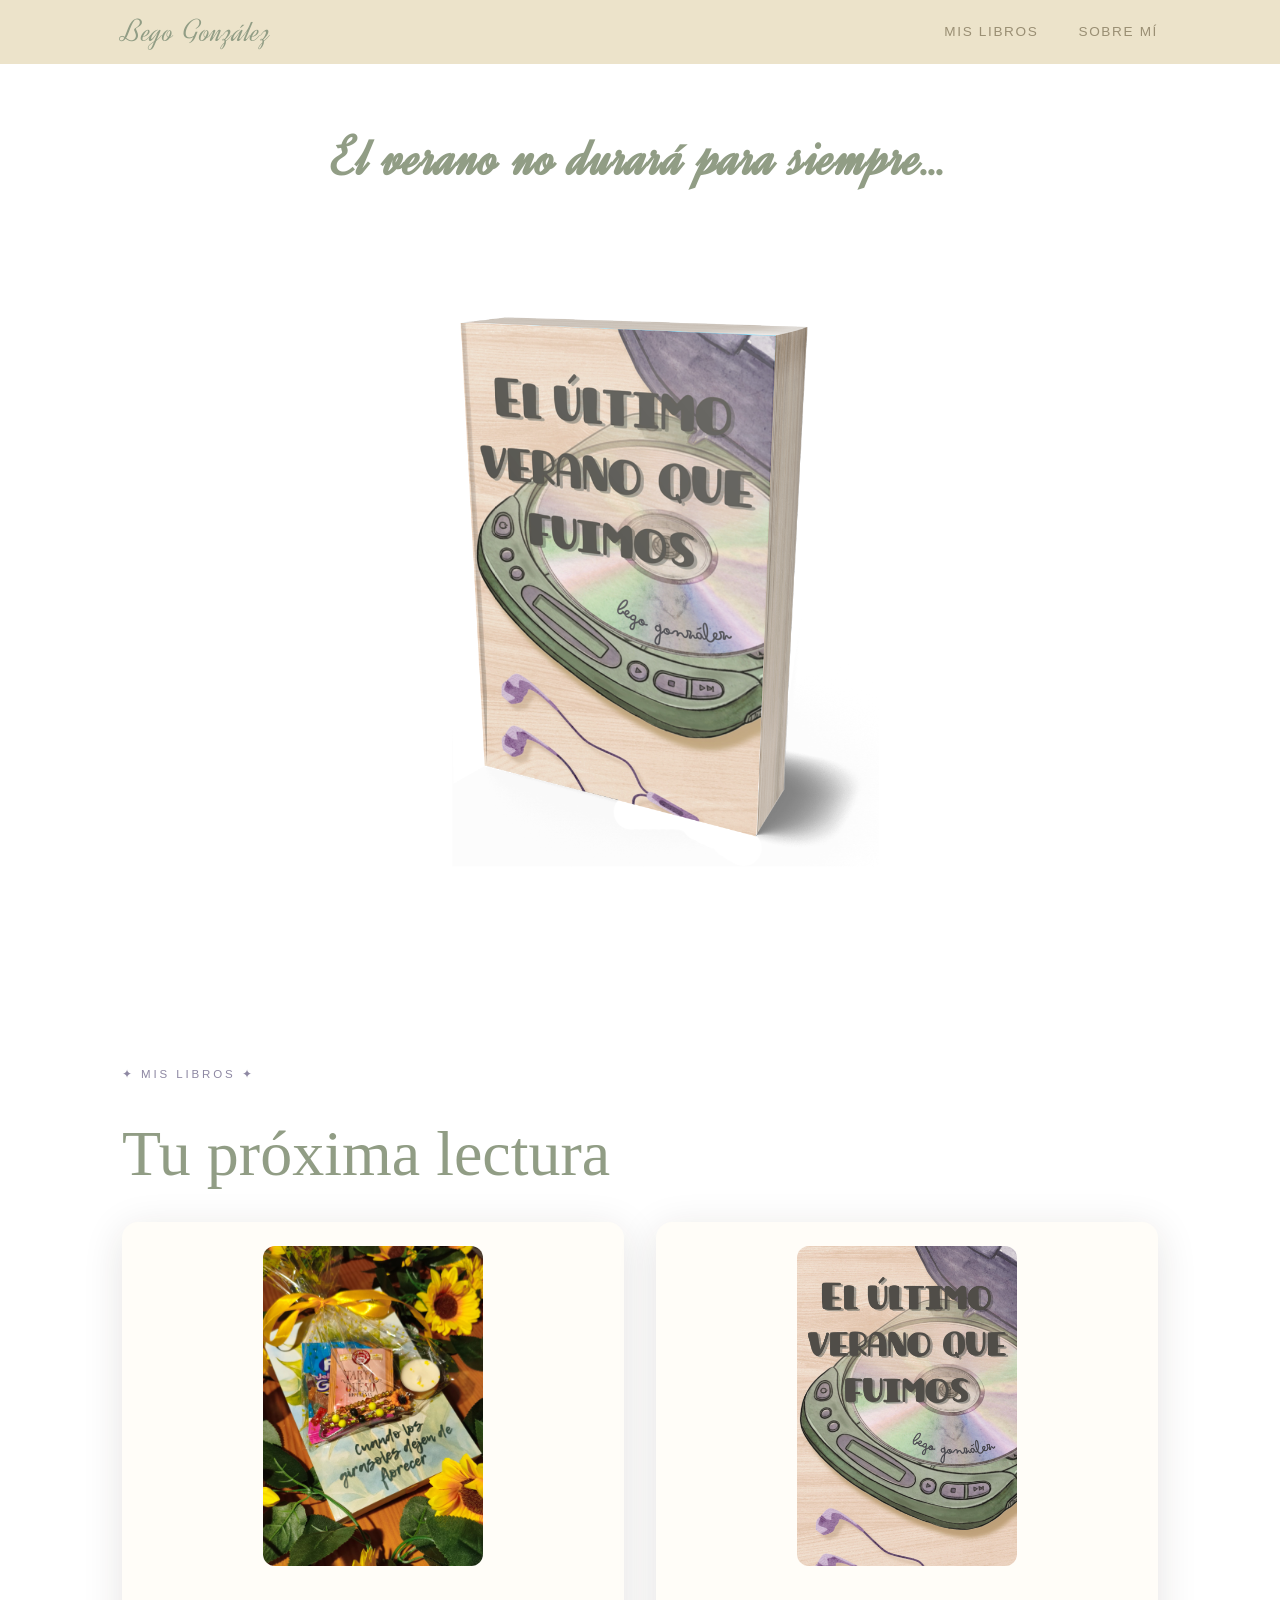
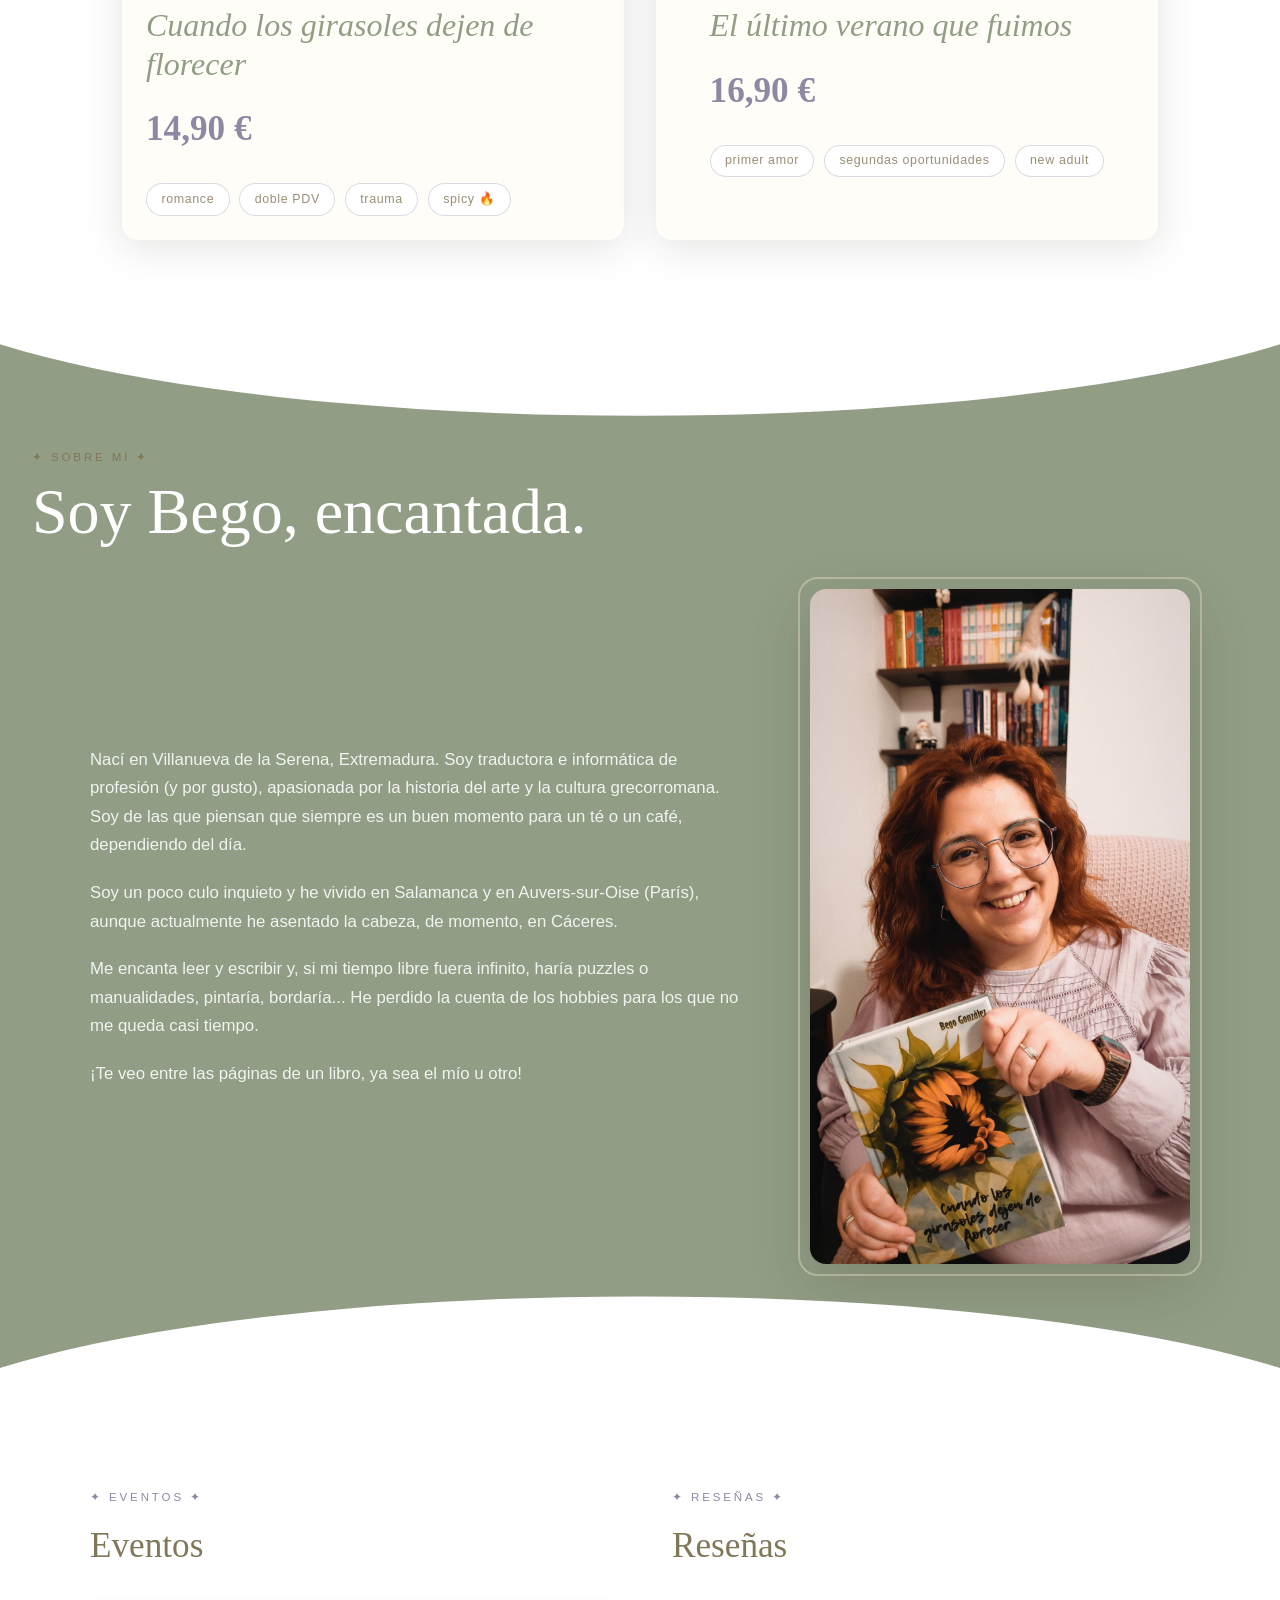
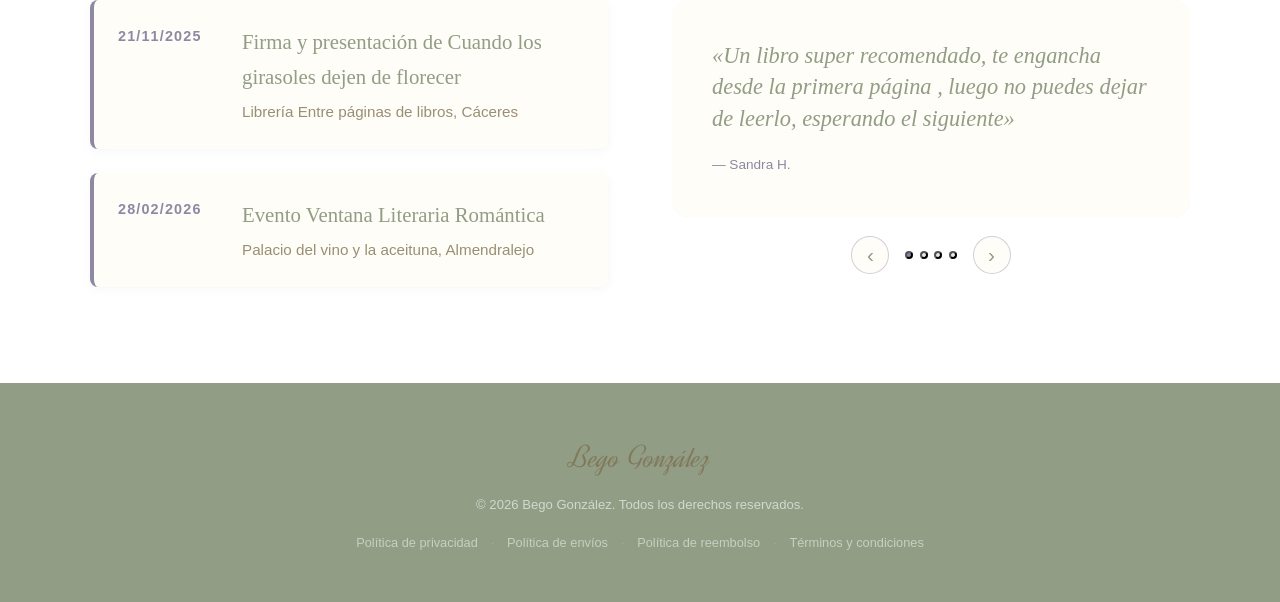
==== commit f03e6c7e: "precio en index" ====
--- a/index.html
+++ b/index.html
@@ -63,7 +63,7 @@
         </div>
         <div class="libro-info">
           <h3>El último verano que fuimos</h3>
-          <p class="precio">Próximamente</p>
+          <p class="precio">16,90 €</p>
           <div class="tags">
             <span>primer amor</span>
             <span>segundas oportunidades</span>
--- a/css/style.css
+++ b/css/style.css
@@ -4,7 +4,7 @@
 
 :root {
   --crema:      #fdf6ec;
-  --crema-dark: #f5f0e2;
+  --crema-dark: #ffffff;
   --girasol:    #8E88A3;
   --girasol-lt: #A399B8;
   --verde:      #919d85;
